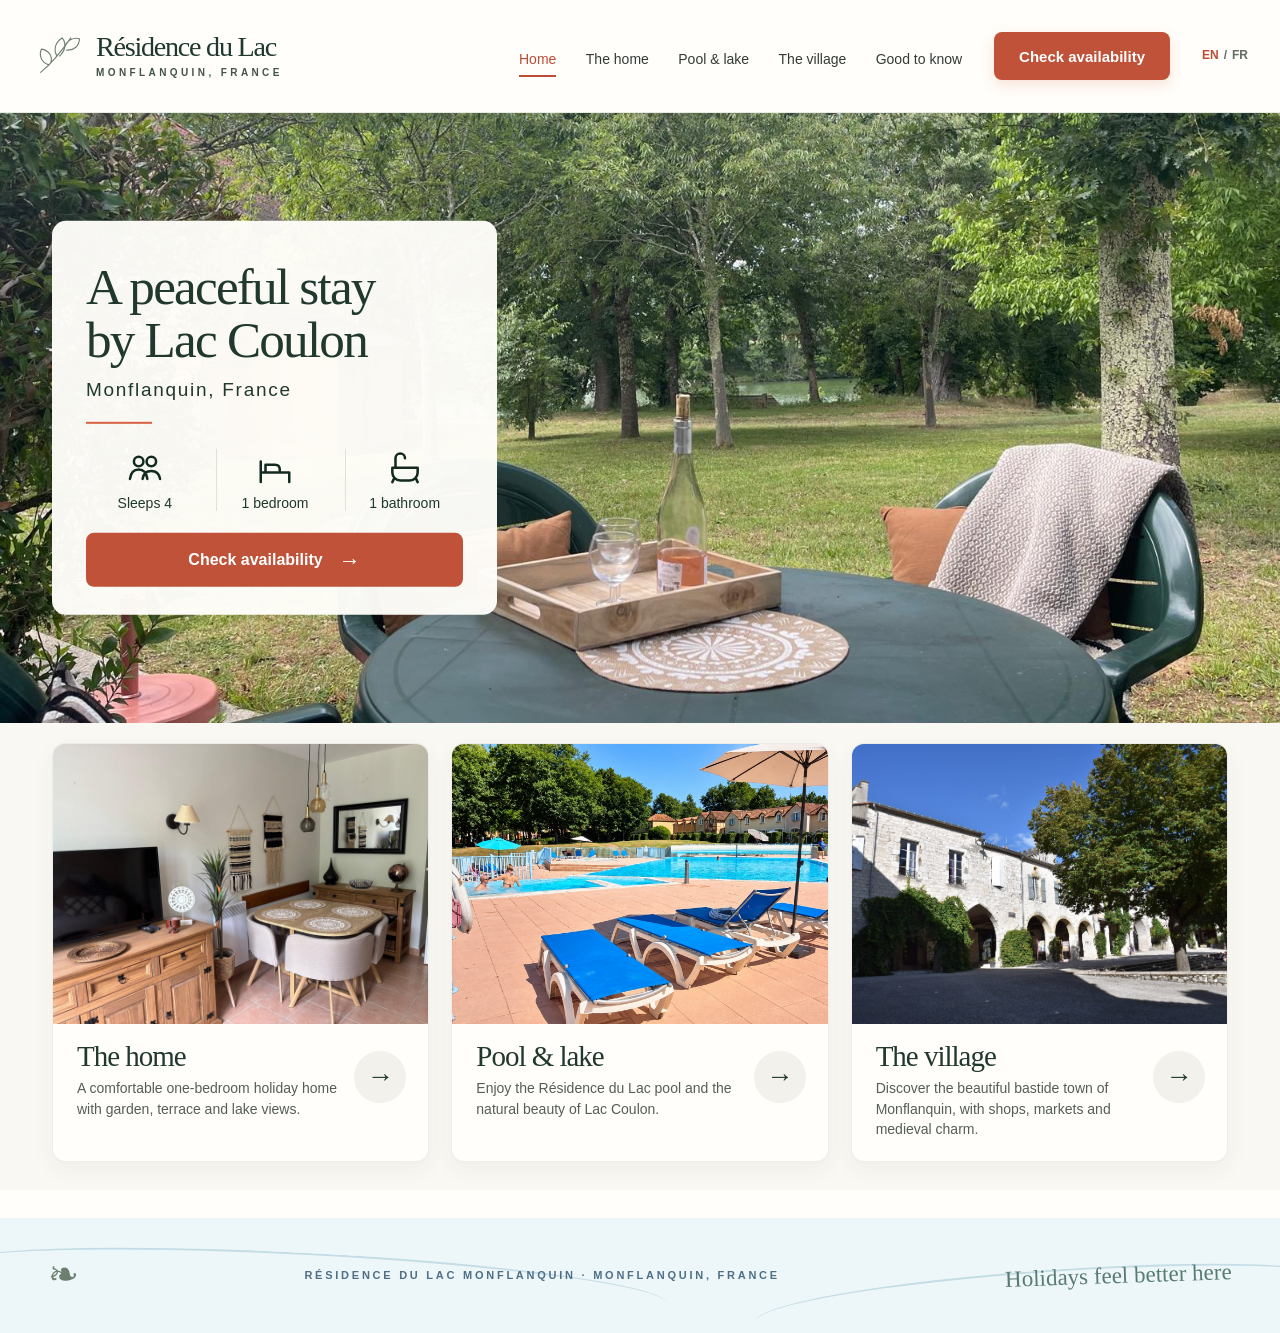
==== preview/index.html @ 919e7327 "Publish private review build" ====
<!doctype html>
<html lang="en">
<head>
  <meta charset="utf-8">
  <meta name="viewport" content="width=device-width, initial-scale=1">
  <meta name="robots" content="noindex, nofollow">
  <title>Home — Résidence du Lac Monflanquin</title>
  <meta name="description" content="Private website preview for Résidence du Lac Monflanquin.">
  <link rel="stylesheet" href="../wordpress-theme/lac-coulon-stay/style.css">
</head>
<body>
<!-- wp:group {"className":"site-shell page-home","metadata":{"name":"Home page"},"layout":{"type":"default"}} -->
<div class="wp-block-group site-shell page-home"><!-- wp:group {"className":"site-header-shell","metadata":{"name":"Site header"},"layout":{"type":"default"}} -->
<div class="wp-block-group site-header-shell"><!-- wp:html -->
<header class="site-header">
  <a class="brand-lockup" href="index.html"><span class="brand-leaf" aria-hidden="true"><svg viewBox="0 0 58 58" fill="none" stroke="currentColor" stroke-width="1.3" stroke-linecap="round"><path d="M10 48C25 36 34 24 45 8M19 39C10 36 8 27 11 21c8 1 13 8 11 15M29 29c-5-8-1-17 6-21 5 6 4 15-3 21M38 19c2-8 10-12 17-10 0 8-6 14-15 13"/></svg></span><span><strong>Résidence du Lac</strong><small>MONFLANQUIN, FRANCE</small></span></a>
  <button class="menu-toggle" type="button" aria-expanded="false" aria-controls="site-navigation"><span class="screen-reader-text">Open menu</span><span aria-hidden="true">☰</span></button>
  <nav id="site-navigation" class="site-nav" aria-label="Main navigation"><a href="index.html" aria-current="page">Home</a><a href="the-home/index.html">The home</a><a href="pool-and-lake/index.html">Pool & lake</a><a href="the-village/index.html">The village</a><a href="good-to-know/index.html">Good to know</a><a class="mobile-booking-link" href="https://www.airbnb.com/rooms/1702932144013864164" target="_blank" rel="noopener noreferrer">Check availability</a><span class="mobile-language-switch"><span aria-current="page" lang="en">English</span><a href="fr/index.html" hreflang="fr" lang="fr">Français</a></span></nav>
  <a class="header-cta" href="https://www.airbnb.com/rooms/1702932144013864164" target="_blank" rel="noopener noreferrer">Check availability</a>
  <p class="language-switch"><span aria-current="page" lang="en">EN</span><span aria-hidden="true">/</span><a href="fr/index.html" hreflang="fr" lang="fr">FR</a></p>
</header>
<!-- /wp:html --></div>
<!-- /wp:group -->
<!-- wp:group {"className":"home-hero","metadata":{"name":"Homepage hero"},"layout":{"type":"default"}} -->
<div class="wp-block-group home-hero"><!-- wp:image {"sizeSlug":"full","linkDestination":"none","className":"home-hero-image"} -->
<figure class="wp-block-image size-full home-hero-image"><img src="../wordpress-theme/lac-coulon-stay/assets/images/terrace-lake.jpg" alt="Terrace table looking across the leafy garden towards Lac Coulon"/></figure>
<!-- /wp:image --><!-- wp:group {"className":"home-hero-card","metadata":{"name":"Homepage introduction"},"layout":{"type":"default"}} -->
<div class="wp-block-group home-hero-card"><!-- wp:heading {"level":1} -->
<h1 class="wp-block-heading">A peaceful stay<br>by Lac Coulon</h1>
<!-- /wp:heading --><!-- wp:paragraph {"className":"location-line"} -->
<p class="location-line">Monflanquin, France</p>
<!-- /wp:paragraph --><!-- wp:group {"className":"hero-facts","metadata":{"name":"Key facts"},"layout":{"type":"default"}} -->
<div class="wp-block-group hero-facts"><!-- wp:group {"className":"fact-item","metadata":{"name":"Sleeps 4 fact"},"layout":{"type":"default"}} -->
<div class="wp-block-group fact-item"><!-- wp:html -->
<span class="line-icon" aria-hidden="true"><svg viewBox="0 0 24 24" fill="none" stroke="currentColor" stroke-width="1.6" stroke-linecap="round" stroke-linejoin="round"><circle cx="8" cy="8" r="3"/><circle cx="16" cy="8" r="3"/><path d="M2.5 19c.5-4 2.3-6 5.5-6s5 2 5.5 6M10.5 19c.4-3 2-5 5.5-5 3.2 0 5 2 5.5 5"/></svg></span>
<!-- /wp:html --><!-- wp:paragraph {"className":"fact-value"} -->
<p class="fact-value">Sleeps 4</p>
<!-- /wp:paragraph --></div>
<!-- /wp:group --><!-- wp:group {"className":"fact-item","metadata":{"name":"1 bedroom fact"},"layout":{"type":"default"}} -->
<div class="wp-block-group fact-item"><!-- wp:html -->
<span class="line-icon" aria-hidden="true"><svg viewBox="0 0 24 24" fill="none" stroke="currentColor" stroke-width="1.6" stroke-linecap="round" stroke-linejoin="round"><path d="M3 18V8m0 7h18v3M6 15v-5h6c2 0 3 1 3 3v2M3 18v3m18-3v3"/></svg></span>
<!-- /wp:html --><!-- wp:paragraph {"className":"fact-value"} -->
<p class="fact-value">1 bedroom</p>
<!-- /wp:paragraph --></div>
<!-- /wp:group --><!-- wp:group {"className":"fact-item","metadata":{"name":"1 bathroom fact"},"layout":{"type":"default"}} -->
<div class="wp-block-group fact-item"><!-- wp:html -->
<span class="line-icon" aria-hidden="true"><svg viewBox="0 0 24 24" fill="none" stroke="currentColor" stroke-width="1.6" stroke-linecap="round" stroke-linejoin="round"><path d="M4 12h16v3a5 5 0 0 1-5 5H9a5 5 0 0 1-5-5v-3Zm2 0V6a3 3 0 0 1 6 0M4 21l1-2m15 2-1-2"/></svg></span>
<!-- /wp:html --><!-- wp:paragraph {"className":"fact-value"} -->
<p class="fact-value">1 bathroom</p>
<!-- /wp:paragraph --></div>
<!-- /wp:group --></div>
<!-- /wp:group --><!-- wp:buttons -->
<div class="wp-block-buttons"><!-- wp:button {"className":"button-primary"} -->
<div class="wp-block-button button-primary"><a class="wp-block-button__link wp-element-button" href="https://www.airbnb.com/rooms/1702932144013864164" target="_blank" rel="noopener noreferrer">Check availability <span aria-hidden="true">→</span></a></div>
<!-- /wp:button --></div>
<!-- /wp:buttons --></div>
<!-- /wp:group --></div>
<!-- /wp:group -->
<!-- wp:group {"className":"home-links-section","metadata":{"name":"Explore the website"},"layout":{"type":"default"}} -->
<div class="wp-block-group home-links-section"><!-- wp:group {"className":"home-card-grid","metadata":{"name":"Featured pages"},"layout":{"type":"default"}} -->
<div class="wp-block-group home-card-grid"><!-- wp:group {"className":"story-card","metadata":{"name":"The home card"},"layout":{"type":"default"}} -->
<div class="wp-block-group story-card"><!-- wp:image {"sizeSlug":"full","linkDestination":"none","className":"story-card-image"} -->
<figure class="wp-block-image size-full story-card-image"><img src="../wordpress-theme/lac-coulon-stay/assets/images/living-room.jpg" alt="Living and dining room opening onto the garden"/></figure>
<!-- /wp:image --><!-- wp:group {"className":"story-card-body","metadata":{"name":"The home text"},"layout":{"type":"default"}} -->
<div class="wp-block-group story-card-body"><!-- wp:heading {"level":2} -->
<h2 class="wp-block-heading">The home</h2>
<!-- /wp:heading --><!-- wp:paragraph -->
<p>A comfortable one-bedroom holiday home with garden, terrace and lake views.</p>
<!-- /wp:paragraph --><!-- wp:paragraph {"className":"story-card-link"} -->
<p class="story-card-link"><a href="the-home/index.html" class="round-arrow" aria-label="The home">→</a></p>
<!-- /wp:paragraph --></div>
<!-- /wp:group --></div>
<!-- /wp:group --><!-- wp:group {"className":"story-card","metadata":{"name":"Pool & lake card"},"layout":{"type":"default"}} -->
<div class="wp-block-group story-card"><!-- wp:image {"sizeSlug":"full","linkDestination":"none","className":"story-card-image"} -->
<figure class="wp-block-image size-full story-card-image"><img src="../wordpress-theme/lac-coulon-stay/assets/images/residence-pool-review-clean.jpg" alt="Shared pool at the residence"/></figure>
<!-- /wp:image --><!-- wp:group {"className":"story-card-body","metadata":{"name":"Pool & lake text"},"layout":{"type":"default"}} -->
<div class="wp-block-group story-card-body"><!-- wp:heading {"level":2} -->
<h2 class="wp-block-heading">Pool & lake</h2>
<!-- /wp:heading --><!-- wp:paragraph -->
<p>Enjoy the Résidence du Lac pool and the natural beauty of Lac Coulon.</p>
<!-- /wp:paragraph --><!-- wp:paragraph {"className":"story-card-link"} -->
<p class="story-card-link"><a href="pool-and-lake/index.html" class="round-arrow" aria-label="Pool & lake">→</a></p>
<!-- /wp:paragraph --></div>
<!-- /wp:group --></div>
<!-- /wp:group --><!-- wp:group {"className":"story-card","metadata":{"name":"The village card"},"layout":{"type":"default"}} -->
<div class="wp-block-group story-card"><!-- wp:image {"sizeSlug":"full","linkDestination":"none","className":"story-card-image"} -->
<figure class="wp-block-image size-full story-card-image"><img src="../wordpress-theme/lac-coulon-stay/assets/images/monflanquin.jpg" alt="Historic square in Monflanquin"/></figure>
<!-- /wp:image --><!-- wp:group {"className":"story-card-body","metadata":{"name":"The village text"},"layout":{"type":"default"}} -->
<div class="wp-block-group story-card-body"><!-- wp:heading {"level":2} -->
<h2 class="wp-block-heading">The village</h2>
<!-- /wp:heading --><!-- wp:paragraph -->
<p>Discover the beautiful bastide town of Monflanquin, with shops, markets and medieval charm.</p>
<!-- /wp:paragraph --><!-- wp:paragraph {"className":"story-card-link"} -->
<p class="story-card-link"><a href="the-village/index.html" class="round-arrow" aria-label="The village">→</a></p>
<!-- /wp:paragraph --></div>
<!-- /wp:group --></div>
<!-- /wp:group --></div>
<!-- /wp:group --></div>
<!-- /wp:group -->
<!-- wp:group {"className":"site-footer","metadata":{"name":"Site footer"},"layout":{"type":"default"}} -->
<div class="wp-block-group site-footer"><!-- wp:group {"className":"footer-inner","metadata":{"name":"Footer content"},"layout":{"type":"default"}} -->
<div class="wp-block-group footer-inner"><!-- wp:paragraph {"className":"footer-leaf"} -->
<p class="footer-leaf">❧</p>
<!-- /wp:paragraph --><!-- wp:paragraph {"className":"footer-kicker"} -->
<p class="footer-kicker">Résidence du Lac Monflanquin · Monflanquin, France</p>
<!-- /wp:paragraph --><!-- wp:paragraph {"className":"footer-script"} -->
<p class="footer-script">Holidays feel better here</p>
<!-- /wp:paragraph --></div>
<!-- /wp:group --></div>
<!-- /wp:group --></div>
<!-- /wp:group -->
<script src="../wordpress-theme/lac-coulon-stay/assets/site.js" defer></script>
</body>
</html>
---- wordpress-theme/lac-coulon-stay/style.css ----
/*
Theme Name: Résidence du Lac Monflanquin
Theme URI: https://www.airbnb.com/rooms/1702932144013864164
Author: Daniel & Codex
Description: A bilingual, editable block theme faithfully based on the approved Concept 1 mockups.
Version: 1.0.1
Requires at least: 6.6
Requires PHP: 7.4
Text Domain: lac-coulon-stay
*/

:root {
  --ink: #20382d;
  --deep-ink: #132a21;
  --clay: #d86144;
  --clay-dark: #bd4d35;
  --clay-accessible: #bf5238;
  --clay-accessible-dark: #a9432e;
  --cream: #faf8f3;
  --paper: #fffefa;
  --mist: #edf6f8;
  --sage: #dfe8df;
  --line: #e4e0d8;
  --muted: #646a66;
  --shadow: 0 14px 45px rgba(31, 54, 44, .1);
  --display-font: Georgia, "Times New Roman", serif;
  --body-font: -apple-system, BlinkMacSystemFont, "Segoe UI", Arial, sans-serif;
}

html { scroll-behavior: smooth; }
body { margin: 0; background: var(--paper); color: var(--ink); font-family: var(--body-font); }
body, button, input, textarea { font-family: var(--body-font); }
* { box-sizing: border-box; }
img, svg { max-width: 100%; }
a { color: inherit; }
::selection { background: #f4c7b9; color: var(--deep-ink); }
.screen-reader-text { position: absolute; width: 1px; height: 1px; padding: 0; margin: -1px; overflow: hidden; clip: rect(0, 0, 0, 0); white-space: nowrap; border: 0; }

.wp-site-blocks,
.wp-site-blocks > main,
.wp-block-post-content,
.site-shell { width: 100%; max-width: none !important; margin: 0 !important; padding: 0 !important; }
.site-shell .wp-block-group,
.site-shell .wp-block-image,
.site-shell .wp-block-buttons,
.site-shell p,
.site-shell h1,
.site-shell h2,
.site-shell h3 { margin-top: 0; margin-bottom: 0; }
.site-shell .wp-block-image { margin-inline: 0; }
.site-shell > * + * { margin-block-start: 0 !important; }
.site-shell h1,
.site-shell h2,
.site-shell h3 { font-family: var(--display-font); font-weight: 400; line-height: 1.03; letter-spacing: -.035em; }
.site-shell p { line-height: 1.48; }
.site-shell a { text-decoration: none; }
.site-shell a:focus-visible,
.site-shell button:focus-visible,
.site-shell summary:focus-visible { outline: 3px solid var(--clay); outline-offset: 4px; }

/* Shared header */
.site-header-shell { position: relative; z-index: 30; background: rgba(255, 254, 250, .98); border-bottom: 1px solid rgba(32, 56, 45, .1); }
.site-header { width: min(1460px, calc(100% - 64px)); min-height: 112px; margin: 0 auto; display: grid; grid-template-columns: minmax(270px, 1fr) auto auto auto; align-items: center; gap: 32px; }
.brand-lockup { display: flex; align-items: center; gap: 14px; min-width: 0; color: var(--ink); }
.brand-leaf { flex: 0 0 50px; width: 50px; height: 50px; color: #6d806f; }
.brand-leaf svg { width: 100%; height: 100%; }
.brand-lockup strong { display: block; font-family: var(--display-font); font-size: clamp(26px, 2.2vw, 37px); font-weight: 400; line-height: .92; letter-spacing: -.045em; white-space: nowrap; }
.brand-lockup small { display: block; margin-top: 8px; color: #43534a; font-size: 10px; font-weight: 600; letter-spacing: .34em; white-space: nowrap; }
.site-nav { display: flex; align-items: center; gap: clamp(18px, 2.3vw, 38px); }
.site-nav a { position: relative; padding: 40px 0 35px; color: #343b37; font-size: 14px; white-space: nowrap; }
.site-nav a::after { content: ""; position: absolute; left: 0; right: 0; bottom: 25px; height: 2px; background: transparent; }
.site-nav a:hover,
.site-nav a[aria-current="page"] { color: var(--clay-dark); }
.site-nav a[aria-current="page"]::after { background: var(--clay-dark); }
.mobile-language-switch { display: none; }
.mobile-booking-link { display: none; }
.header-cta { display: inline-flex; align-items: center; justify-content: center; min-height: 48px; padding: 11px 25px; border-radius: 8px; background: var(--clay-accessible); color: white !important; font-size: 15px; font-weight: 600; white-space: nowrap; box-shadow: 0 5px 14px rgba(216, 97, 68, .18); }
.header-cta:hover { background: var(--clay-accessible-dark); }
.language-switch { display: flex; align-items: center; gap: 5px; color: var(--muted); font-size: 12px; font-weight: 600; white-space: nowrap; }
.language-switch a:hover { color: var(--clay-dark); }
.language-switch [aria-current="page"] { color: var(--clay-dark); }
.menu-toggle { display: none; width: 44px; height: 44px; border: 0; background: transparent; color: var(--clay); font-size: 28px; cursor: pointer; }

/* Buttons */
.site-shell .wp-block-buttons { display: flex; gap: 12px; }
.site-shell .wp-block-button { width: 100%; }
.site-shell .wp-block-button__link { min-height: 54px; width: 100%; display: inline-flex; align-items: center; justify-content: center; gap: 16px; padding: 13px 25px; border-radius: 8px; background: var(--clay-accessible); color: white; font-size: 16px; font-weight: 600; box-shadow: none; transition: background .18s ease, transform .18s ease; }
.site-shell .wp-block-button__link:hover { background: var(--clay-accessible-dark); transform: translateY(-1px); }
.site-shell .wp-block-button__link span { font-size: 22px; font-weight: 300; line-height: .8; }

/* Reusable content */
.location-line { margin-top: 10px !important; font-size: 19px; letter-spacing: .09em; }
.location-line::after { content: ""; display: block; width: 66px; height: 2px; margin-top: 17px; background: var(--clay); }
.line-icon { width: 42px; height: 42px; display: inline-flex; align-items: center; justify-content: center; color: var(--deep-ink); }
.line-icon svg { width: 100%; height: 100%; }
.fact-item { text-align: center; }
.fact-item .line-icon { width: 38px; height: 38px; }
.fact-value { margin-top: 4px !important; font-size: 14px; line-height: 1.2 !important; }
.fact-label { color: var(--muted); font-size: 11px; }

/* Home page hero */
.home-hero,
.detail-hero,
.pool-hero { position: relative; min-height: 610px; overflow: hidden; background: #dce7dc; }
.home-hero-image,
.detail-hero-image,
.pool-hero-image,
.home-hero-image img,
.detail-hero-image img,
.pool-hero-image img { width: 100%; height: 610px; display: block; }
.home-hero-image img,
.detail-hero-image img,
.pool-hero-image img { object-fit: cover; }
.home-hero-image img { object-position: center 82%; }
.home-hero-card,
.detail-hero-card,
.pool-hero-card { position: absolute; z-index: 2; left: max(52px, calc((100vw - 1460px)/2)); top: 50%; transform: translateY(-50%); width: min(445px, calc(100% - 104px)); padding: 40px 34px 28px; border-radius: 14px; background: rgba(255, 254, 250, .965); box-shadow: var(--shadow); }
.home-hero-card h1,
.detail-hero-card h1,
.pool-hero-card h1 { font-size: clamp(45px, 4vw, 61px); }
.hero-facts { display: grid; grid-template-columns: repeat(3, 1fr); gap: 12px; margin: 25px 0 22px !important; }
.hero-facts .fact-item + .fact-item { border-left: 1px solid var(--line); }

/* Feature cards */
.home-links-section,
.story-cards-section { padding: 20px 0 28px; background: var(--cream); }
.home-card-grid,
.story-card-grid { width: min(1460px, calc(100% - 104px)); margin: 0 auto !important; display: grid; grid-template-columns: repeat(3, minmax(0, 1fr)); gap: 22px; }
.story-card { position: relative; overflow: hidden; border: 1px solid rgba(32, 56, 45, .08); border-radius: 13px; background: var(--paper); box-shadow: 0 8px 22px rgba(30, 53, 43, .05); }
.story-card-image,
.story-card-image img { width: 100%; height: 280px; display: block; }
.story-card-image img { object-fit: cover; }
.home-card-grid .story-card:nth-child(1) img { object-position: center 68%; }
.home-card-grid .story-card:nth-child(2) img { object-position: center 55%; }
.home-card-grid .story-card:nth-child(3) img { object-position: center; }
.story-card-body { position: relative; min-height: 132px; padding: 18px 78px 21px 24px; }
.story-card-body h2,
.story-card-body h3 { font-size: 29px; }
.story-card-body > p:not(.story-card-link) { margin-top: 6px !important; color: #555d58; font-size: 14px; }
.story-card-link { position: absolute; right: 22px; top: 27px; }
.home-card-grid .story-card-link a::after { content: ""; position: absolute; inset: 0; }
.round-arrow { width: 52px; height: 52px; display: inline-flex; align-items: center; justify-content: center; border-radius: 50%; background: #f3f1ec; color: var(--ink); font-size: 27px; }
.round-arrow:hover { background: var(--sage); }

/* The home */
.detail-hero-image img { object-position: center 48%; }
.detail-hero-card { width: min(470px, calc(100% - 104px)); padding-bottom: 24px; }
.feature-facts { display: grid; grid-template-columns: repeat(3, 1fr); gap: 19px 12px; margin: 22px 0 20px !important; }
.feature-facts .fact-item { min-width: 0; }
.feature-facts .fact-value { font-size: 13px; }
.house-hero + .story-cards-section { padding-top: 14px; }
.house-hero + .story-cards-section .story-card-image,
.house-hero + .story-cards-section .story-card-image img { height: 300px; }
.page-the-home .story-card:nth-child(1) img,
.page-fr-the-home .story-card:nth-child(1) img { object-position: center 44%; }
.page-the-home .story-card:nth-child(2) img,
.page-fr-the-home .story-card:nth-child(2) img { object-position: center; }
.page-the-home .story-card:nth-child(3) img,
.page-fr-the-home .story-card:nth-child(3) img { object-position: center 64%; }

/* Pool and lake */
.pool-hero { min-height: 570px; }
.pool-hero-image,
.pool-hero-image img { height: 570px; }
.pool-hero-image img { object-position: center 54%; }
.pool-hero-card { width: min(430px, calc(100% - 104px)); }
.pool-hero-card .hero-copy { margin: 20px 0 18px !important; color: #59605d; font-size: 17px; }
.amenity-strip { display: grid; grid-template-columns: repeat(6, minmax(0, 1fr)); width: min(1360px, calc(100% - 104px)); margin: 0 auto !important; padding: 25px 0; }
.amenity-strip-wide { width: min(1460px, calc(100% - 104px)); }
.amenity-item { min-width: 0; padding: 0 17px; text-align: center; }
.amenity-item + .amenity-item { border-left: 1px solid var(--line); }
.amenity-item .line-icon { width: 38px; height: 38px; }
.amenity-title { margin-top: 6px !important; font-family: var(--display-font); font-size: 16px; line-height: 1.15 !important; }
.amenity-copy { margin-top: 5px !important; color: var(--muted); font-size: 12px; line-height: 1.35 !important; }
.outdoor-cards { padding-top: 0; }
.outdoor-cards .story-card-image,
.outdoor-cards .story-card-image img { height: 330px; }
.outdoor-cards .story-card:nth-child(1) img { object-position: center 56%; }
.outdoor-cards .story-card:nth-child(2) img { object-position: center 53%; }
.outdoor-cards .story-card:nth-child(3) img { object-position: center 57%; }
.outdoor-cards .story-card-body { min-height: 162px; }

/* The village */
.village-hero { display: grid; grid-template-columns: 1.12fr .88fr; min-height: 565px; background: var(--cream); }
.village-hero-photo,
.village-hero-photo figure,
.village-hero-photo img { width: 100%; height: 565px; display: block; }
.village-hero-photo img { object-fit: cover; object-position: center; }
.village-hero-copy { position: relative; overflow: hidden; display: flex; flex-direction: column; justify-content: center; padding: clamp(48px, 6vw, 100px); }
.village-hero-copy::after { content: "❧"; position: absolute; right: -24px; bottom: -65px; color: #deedf0; font-family: var(--display-font); font-size: 230px; line-height: 1; transform: rotate(-24deg); opacity: .72; }
.village-hero-copy > * { position: relative; z-index: 1; }
.village-display { font-family: var(--display-font); font-size: clamp(50px, 4.6vw, 72px); line-height: 1; letter-spacing: -.045em; }
.village-display::after { content: ""; display: block; width: 70px; height: 2px; margin-top: 20px; background: var(--clay); }
.village-hero-copy h1 { margin-top: 19px !important; font-size: clamp(29px, 2.9vw, 43px); }
.village-intro { max-width: 590px; margin-top: 18px !important; color: #515a55; font-size: 16px; }
.village-hero-copy .wp-block-buttons { width: min(290px, 100%); margin-top: 24px !important; }
.village-gallery { width: min(1460px, calc(100% - 96px)); margin: 22px auto 0 !important; display: grid; grid-template-columns: 1.9fr .82fr .95fr; gap: 18px; }
.village-feature figure,
.village-feature img { width: 100%; height: 285px; display: block; }
.village-feature img { object-fit: cover; }
.village-feature-wide img { object-position: center 53%; }
.village-feature:nth-child(2) img { object-position: center; }
.village-feature:nth-child(3) img { object-position: center 60%; }
.village-feature h2,
.village-feature h3 { margin-top: 9px !important; font-size: 25px; }
.village-feature > p { margin-top: 4px !important; color: var(--muted); font-size: 13px; }
.route-band { position: relative; width: min(1460px, calc(100% - 96px)); min-height: 130px; margin: 16px auto 0 !important; color: #87a0a4; }
.route-band svg { width: 100%; height: 105px; display: block; }
.route-band circle { fill: currentColor; }
.route-title { position: absolute; z-index: 1; left: 34%; top: 11px; padding: 4px 14px; background: var(--paper); color: var(--ink); font-family: var(--display-font); font-size: 20px; }
.route-script { position: absolute; right: 0; top: 22px; max-width: 170px; color: #6f938e; font-family: "Segoe Script", "Bradley Hand", cursive; font-size: 18px; line-height: 1.25 !important; transform: rotate(-4deg); }
.village-booking-bar { margin-top: 0 !important; background: var(--clay); }
.village-booking-bar .wp-block-buttons { justify-content: center; }
.village-booking-bar .wp-block-button { width: auto; }
.village-booking-bar .wp-block-button__link { min-height: 58px; min-width: 310px; border-radius: 0; }
.village-booking-bar .wp-block-button__link:focus-visible { outline-color: white; outline-offset: -6px; }

/* Good to know */
.practical-main { width: min(1380px, calc(100% - 96px)); margin: 0 auto !important; padding: 50px 0 35px; display: grid; grid-template-columns: minmax(0, 1.3fr) minmax(340px, .8fr); gap: 45px; align-items: start; }
.overline { color: var(--clay-dark); font-size: 12px; font-weight: 700; letter-spacing: .18em; }
.practical-faq h1 { margin-top: 7px !important; font-size: clamp(42px, 4.5vw, 62px); }
.practical-intro { max-width: 650px; margin-top: 8px !important; color: #565e59; font-size: 17px; }
.faq-list { margin-top: 22px !important; }
.faq-item { margin: 0 0 8px; border: 1px solid var(--line); border-radius: 9px; background: white; overflow: hidden; }
.faq-item summary { position: relative; padding: 16px 58px 16px 18px; font-family: var(--display-font); font-size: 23px; line-height: 1.15; cursor: pointer; list-style: none; }
.faq-item summary::-webkit-details-marker { display: none; }
.faq-item summary::after { content: "+"; position: absolute; right: 16px; top: 50%; transform: translateY(-50%); width: 36px; height: 36px; display: grid; place-items: center; border-radius: 50%; background: #f3f1ec; font-family: var(--body-font); font-size: 25px; font-weight: 300; }
.faq-item[open] summary::after { content: "−"; }
.faq-item > p { padding: 0 18px 17px; color: var(--muted); font-size: 14px; }
.booking-card { position: sticky; top: 18px; padding: 12px; border: 1px solid var(--line); border-radius: 12px; background: white; box-shadow: 0 10px 35px rgba(30, 53, 43, .06); }
.booking-card-image,
.booking-card-image img { width: 100%; height: 285px; display: block; border-radius: 8px; }
.booking-card-image img { object-fit: cover; object-position: center 63%; }
.booking-card h2 { margin: 12px 8px 0 !important; font-size: 28px; }
.booking-location { margin: 2px 8px 0 !important; color: var(--muted); }
.booking-facts { display: grid; grid-template-columns: repeat(3, 1fr); margin: 17px 7px 0 !important; padding-bottom: 13px; border-bottom: 1px solid var(--line); }
.booking-facts .fact-item + .fact-item { border-left: 1px solid var(--line); }
.booking-facts .line-icon { width: 30px; height: 30px; }
.booking-facts .fact-value { font-size: 11px; }
.booking-pool { display: grid; grid-template-columns: 55px 1fr; gap: 10px; align-items: center; margin: 12px 8px !important; }
.booking-pool .line-icon { width: 46px; height: 46px; }
.booking-pool-title { font-weight: 600; }
.booking-pool-copy p:last-child { color: var(--muted); font-size: 12px; }
.practical-amenities { width: min(1440px, calc(100% - 72px)); padding: 26px 22px; border-radius: 12px; background: #f6f2e9; }
.practical-photos { width: min(1440px, calc(100% - 72px)); margin: 14px auto 0 !important; display: grid; grid-template-columns: 1fr 1fr; gap: 14px; }
.labelled-photo { position: relative; overflow: hidden; border-radius: 9px; }
.labelled-photo figure,
.labelled-photo img { width: 100%; height: 340px; display: block; }
.labelled-photo img { object-fit: cover; }
.labelled-photo:first-child img { object-position: center 49%; }
.labelled-photo:last-child img { object-position: center 53%; }
.photo-label { position: absolute; left: 12px; bottom: 12px; padding: 7px 17px; border-radius: 999px; background: rgba(255, 251, 240, .94); font-family: var(--display-font); font-size: 15px; }

/* Footer */
.site-footer { position: relative; overflow: hidden; min-height: 115px; margin-top: 28px !important; background: var(--mist); }
.site-footer::before,
.site-footer::after { content: ""; position: absolute; left: -4%; width: 56%; height: 60px; border-top: 2px solid rgba(118, 173, 196, .35); border-radius: 50%; }
.site-footer::before { top: 35px; transform: rotate(3deg); }
.site-footer::after { left: 59%; top: 52px; width: 46%; transform: rotate(-4deg); }
.footer-inner { position: relative; z-index: 1; width: min(1460px, calc(100% - 96px)); min-height: 115px; margin: 0 auto !important; display: grid; grid-template-columns: auto 1fr auto; align-items: center; gap: 23px; }
.footer-leaf { color: #6d806f; font-size: 37px; }
.footer-kicker { color: #4f6f86; font-size: 11px; font-weight: 600; letter-spacing: .25em; text-transform: uppercase; text-align: center; }
.footer-script { color: #587b72; font-family: "Segoe Script", "Bradley Hand", cursive; font-size: 23px; transform: rotate(-2deg); }

@media (max-width: 1240px) {
  .site-header { width: min(100% - 40px, 1180px); grid-template-columns: minmax(250px, 1fr) auto auto; gap: 22px; }
  .language-switch { position: absolute; right: 20px; top: 7px; }
  .brand-lockup strong { font-size: 30px; }
  .site-nav { gap: 18px; }
  .site-nav a { font-size: 13px; }
  .home-card-grid, .story-card-grid, .village-gallery, .route-band { width: calc(100% - 56px); }
}

@media (max-width: 1020px) {
  .site-header { min-height: 92px; grid-template-columns: 1fr auto auto; }
  .brand-lockup strong { font-size: 26px; }
  .brand-leaf { width: 42px; height: 42px; flex-basis: 42px; }
  .menu-toggle { display: block; grid-column: 3; }
  .header-cta { grid-column: 2; grid-row: 1; }
  .site-nav { display: none; position: absolute; left: 0; right: 0; top: 92px; padding: 12px 28px 20px; flex-direction: column; align-items: stretch; gap: 0; background: var(--paper); border-top: 1px solid var(--line); box-shadow: 0 15px 35px rgba(31, 54, 44, .1); }
  .site-nav.is-open { display: flex; }
  .site-nav a { padding: 13px 0; border-bottom: 1px solid var(--line); }
  .site-nav a::after { display: none; }
  .home-hero-card, .detail-hero-card, .pool-hero-card { left: 34px; width: min(440px, calc(100% - 68px)); }
  .story-card-image, .story-card-image img { height: 240px; }
  .village-hero { grid-template-columns: 1fr 1fr; }
  .village-display { font-size: 53px; }
  .village-gallery { grid-template-columns: 1.35fr 1fr; }
  .village-feature:last-child { grid-column: 1 / -1; display: grid; grid-template-columns: 1fr 1fr; column-gap: 20px; align-items: start; }
  .practical-main { width: calc(100% - 54px); grid-template-columns: minmax(0, 1fr) minmax(320px, .8fr); gap: 25px; }
  .practical-amenities, .practical-photos { width: calc(100% - 54px); }
}

@media (max-width: 760px) {
  .site-header { width: calc(100% - 28px); min-height: 84px; grid-template-columns: 1fr auto; gap: 10px; }
  .brand-lockup { gap: 9px; }
  .brand-lockup strong { font-size: 22px; }
  .brand-lockup small { margin-top: 5px; font-size: 8px; letter-spacing: .25em; }
  .brand-leaf { width: 37px; height: 37px; flex-basis: 37px; }
  .menu-toggle { grid-column: 2; }
  .header-cta { display: none; }
  .language-switch { display: none; }
  .site-nav { top: 84px; }
  .mobile-booking-link { display: flex !important; justify-content: center; margin-top: 10px; padding: 13px 18px !important; border: 0 !important; border-radius: 8px; background: var(--clay-accessible); color: white !important; font-weight: 700; }
  .mobile-language-switch { display: flex; gap: 10px; padding: 14px 0 2px; color: var(--muted); font-size: 12px; font-weight: 600; }
  .mobile-language-switch a,
  .mobile-language-switch span { padding: 8px 12px; border: 1px solid var(--line); border-radius: 999px; }
  .mobile-language-switch [aria-current="page"] { border-color: var(--clay); color: var(--clay-dark); }

  .home-hero, .detail-hero, .pool-hero { min-height: 0; overflow: visible; background: var(--paper); }
  .home-hero-image, .home-hero-image img,
  .detail-hero-image, .detail-hero-image img,
  .pool-hero-image, .pool-hero-image img { height: 390px; }
  .home-hero-image img { object-position: 62% center; }
  .detail-hero-image img { object-position: 58% center; }
  .pool-hero-image img { object-position: 55% center; }
  .home-hero-card, .detail-hero-card, .pool-hero-card { position: relative; left: auto; top: auto; transform: none; width: calc(100% - 36px); margin: -58px auto 0 !important; padding: 27px 22px 22px; }
  .home-hero-card h1, .detail-hero-card h1, .pool-hero-card h1 { font-size: 42px; }
  .location-line { font-size: 17px; }
  .home-links-section, .story-cards-section { padding: 18px 0 8px; }
  .home-card-grid, .story-card-grid { width: calc(100% - 28px); display: block; }
  .story-card { margin-bottom: 14px !important; }
  .story-card-image, .story-card-image img,
  .house-hero + .story-cards-section .story-card-image,
  .house-hero + .story-cards-section .story-card-image img,
  .outdoor-cards .story-card-image,
  .outdoor-cards .story-card-image img { height: 245px; }
  .story-card-body { min-height: 116px; padding: 15px 70px 17px 18px; }
  .story-card-body h2,
  .story-card-body h3 { font-size: 26px; }
  .round-arrow { width: 46px; height: 46px; }
  .feature-facts { gap: 15px 6px; }
  .feature-facts .fact-value { font-size: 11px; }
  .amenity-strip { width: calc(100% - 28px); grid-template-columns: repeat(3, 1fr); padding: 18px 0; }
  .amenity-item { padding: 12px 7px; }
  .amenity-item:nth-child(4) { border-left: 0; }
  .amenity-item:nth-child(n+4) { border-top: 1px solid var(--line); }
  .amenity-title { font-size: 14px; }
  .amenity-copy { font-size: 11px; }

  .village-hero { display: block; min-height: 0; }
  .village-hero-photo, .village-hero-photo figure, .village-hero-photo img { height: 360px; }
  .village-hero-copy { padding: 38px 22px 44px; }
  .village-display { font-size: 47px; }
  .village-hero-copy h1 { font-size: 29px; }
  .village-gallery { width: calc(100% - 28px); display: block; margin-top: 14px !important; }
  .village-feature { margin-bottom: 22px !important; }
  .village-feature:last-child { display: block; }
  .village-feature figure, .village-feature img { height: 260px; }
  .route-band { width: calc(100% - 28px); min-height: 115px; }
  .route-title { left: 22%; font-size: 17px; }
  .route-script { display: none; }
  .village-booking-bar .wp-block-button__link { min-width: 0; width: 100vw; }

  .practical-main { width: calc(100% - 28px); display: block; padding-top: 30px; }
  .practical-faq h1 { font-size: 42px; }
  .practical-intro { font-size: 15px; }
  .faq-item summary { font-size: 19px; }
  .booking-card { position: static; margin-top: 25px !important; }
  .booking-card-image, .booking-card-image img { height: 250px; }
  .practical-amenities { width: calc(100% - 28px); padding: 11px; border-radius: 10px; }
  .practical-photos { width: calc(100% - 28px); display: block; }
  .labelled-photo { margin-bottom: 12px !important; }
  .labelled-photo figure, .labelled-photo img { height: 260px; }

  .site-footer { min-height: 126px; }
  .footer-inner { width: calc(100% - 36px); min-height: 126px; grid-template-columns: auto 1fr; gap: 12px; }
  .footer-kicker { text-align: left; font-size: 9px; letter-spacing: .16em; }
  .footer-script { grid-column: 1 / -1; justify-self: center; font-size: 20px; }
}

@media (max-width: 760px) {
  .route-band { display: none; }
}

@media (max-width: 430px) {
  .brand-lockup strong { font-size: 19px; }
  .brand-lockup small { font-size: 7px; }
  .brand-leaf { width: 33px; height: 33px; flex-basis: 33px; }
  .home-hero-image, .home-hero-image img,
  .detail-hero-image, .detail-hero-image img,
  .pool-hero-image, .pool-hero-image img { height: 330px; }
  .home-hero-card h1, .detail-hero-card h1, .pool-hero-card h1 { font-size: 38px; }
  .hero-facts .line-icon { width: 31px; height: 31px; }
  .hero-facts .fact-value { font-size: 12px; }
  .feature-facts .line-icon { width: 30px; height: 30px; }
  .story-card-image, .story-card-image img,
  .house-hero + .story-cards-section .story-card-image,
  .house-hero + .story-cards-section .story-card-image img,
  .outdoor-cards .story-card-image,
  .outdoor-cards .story-card-image img { height: 215px; }
  .booking-facts .fact-value { font-size: 10px; }
}

@media (prefers-reduced-motion: reduce) {
  html { scroll-behavior: auto; }
  .site-shell .wp-block-button__link { transition: none; }
}
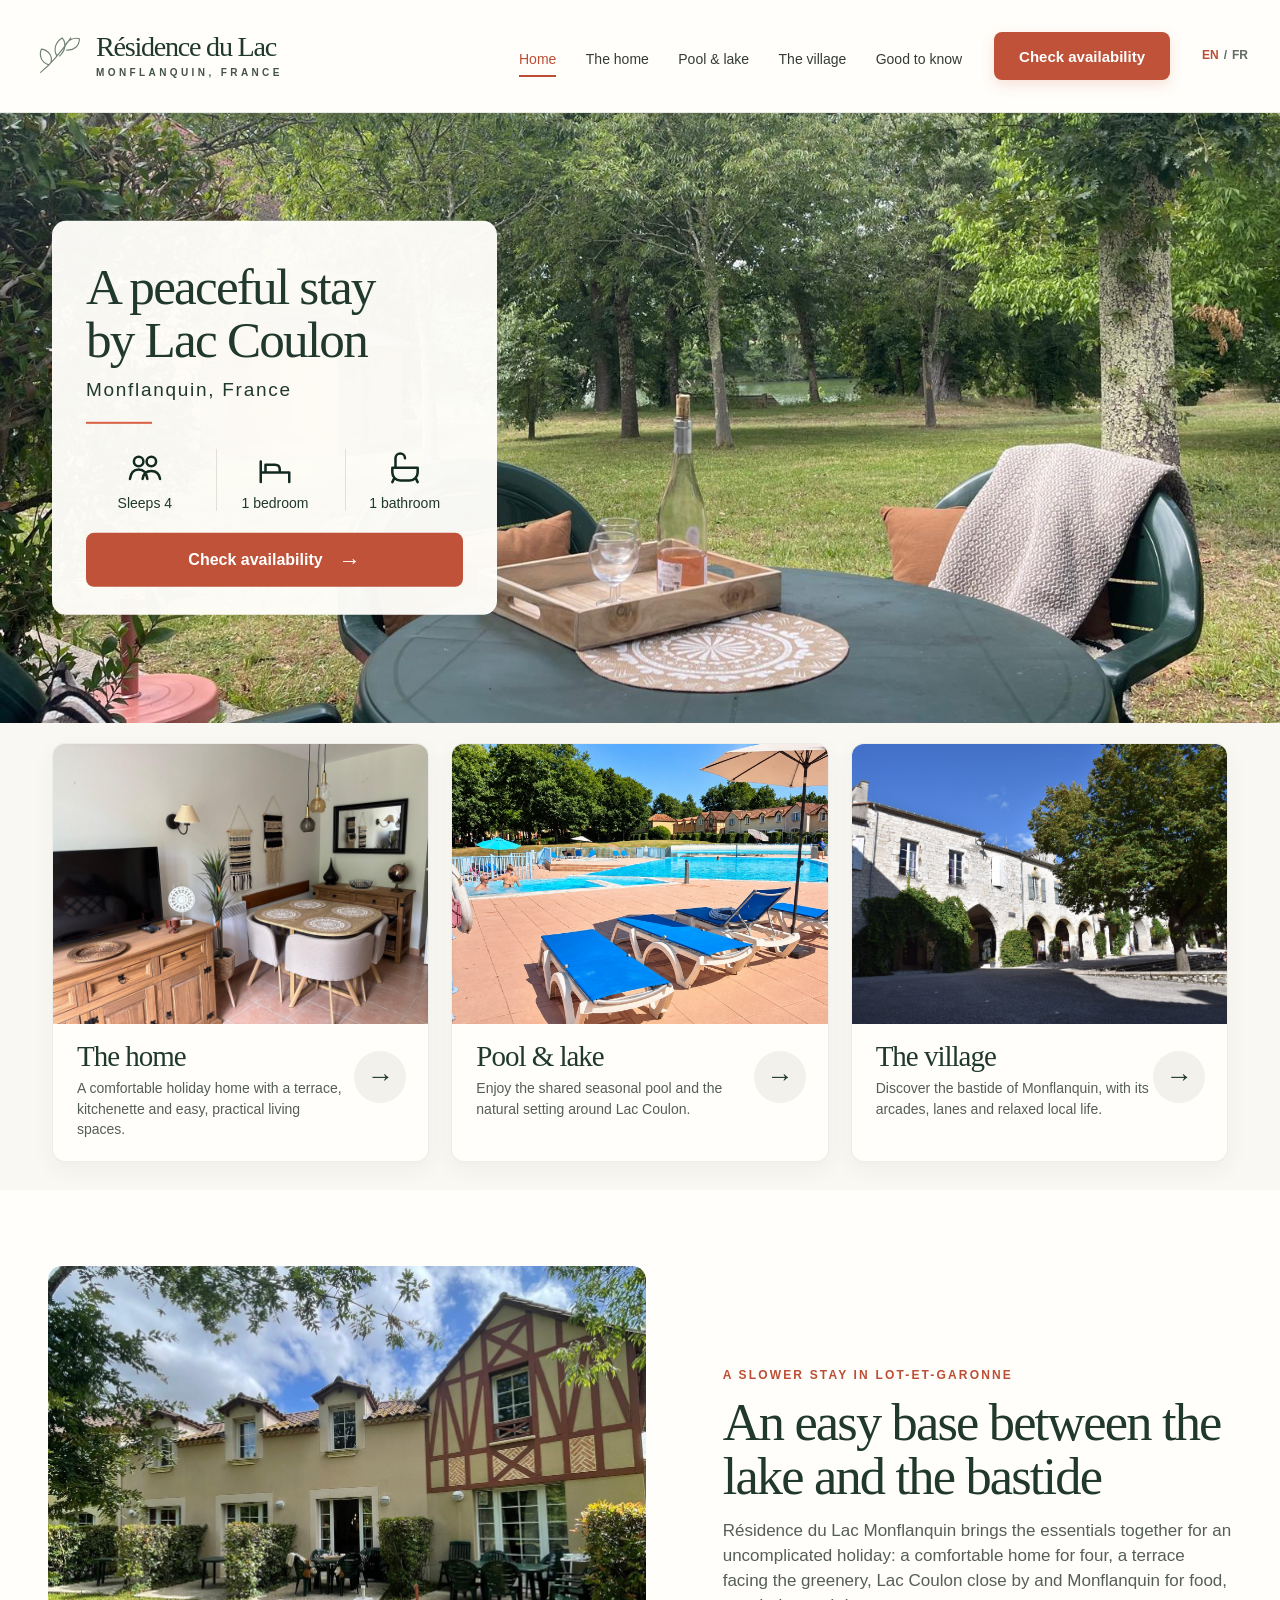
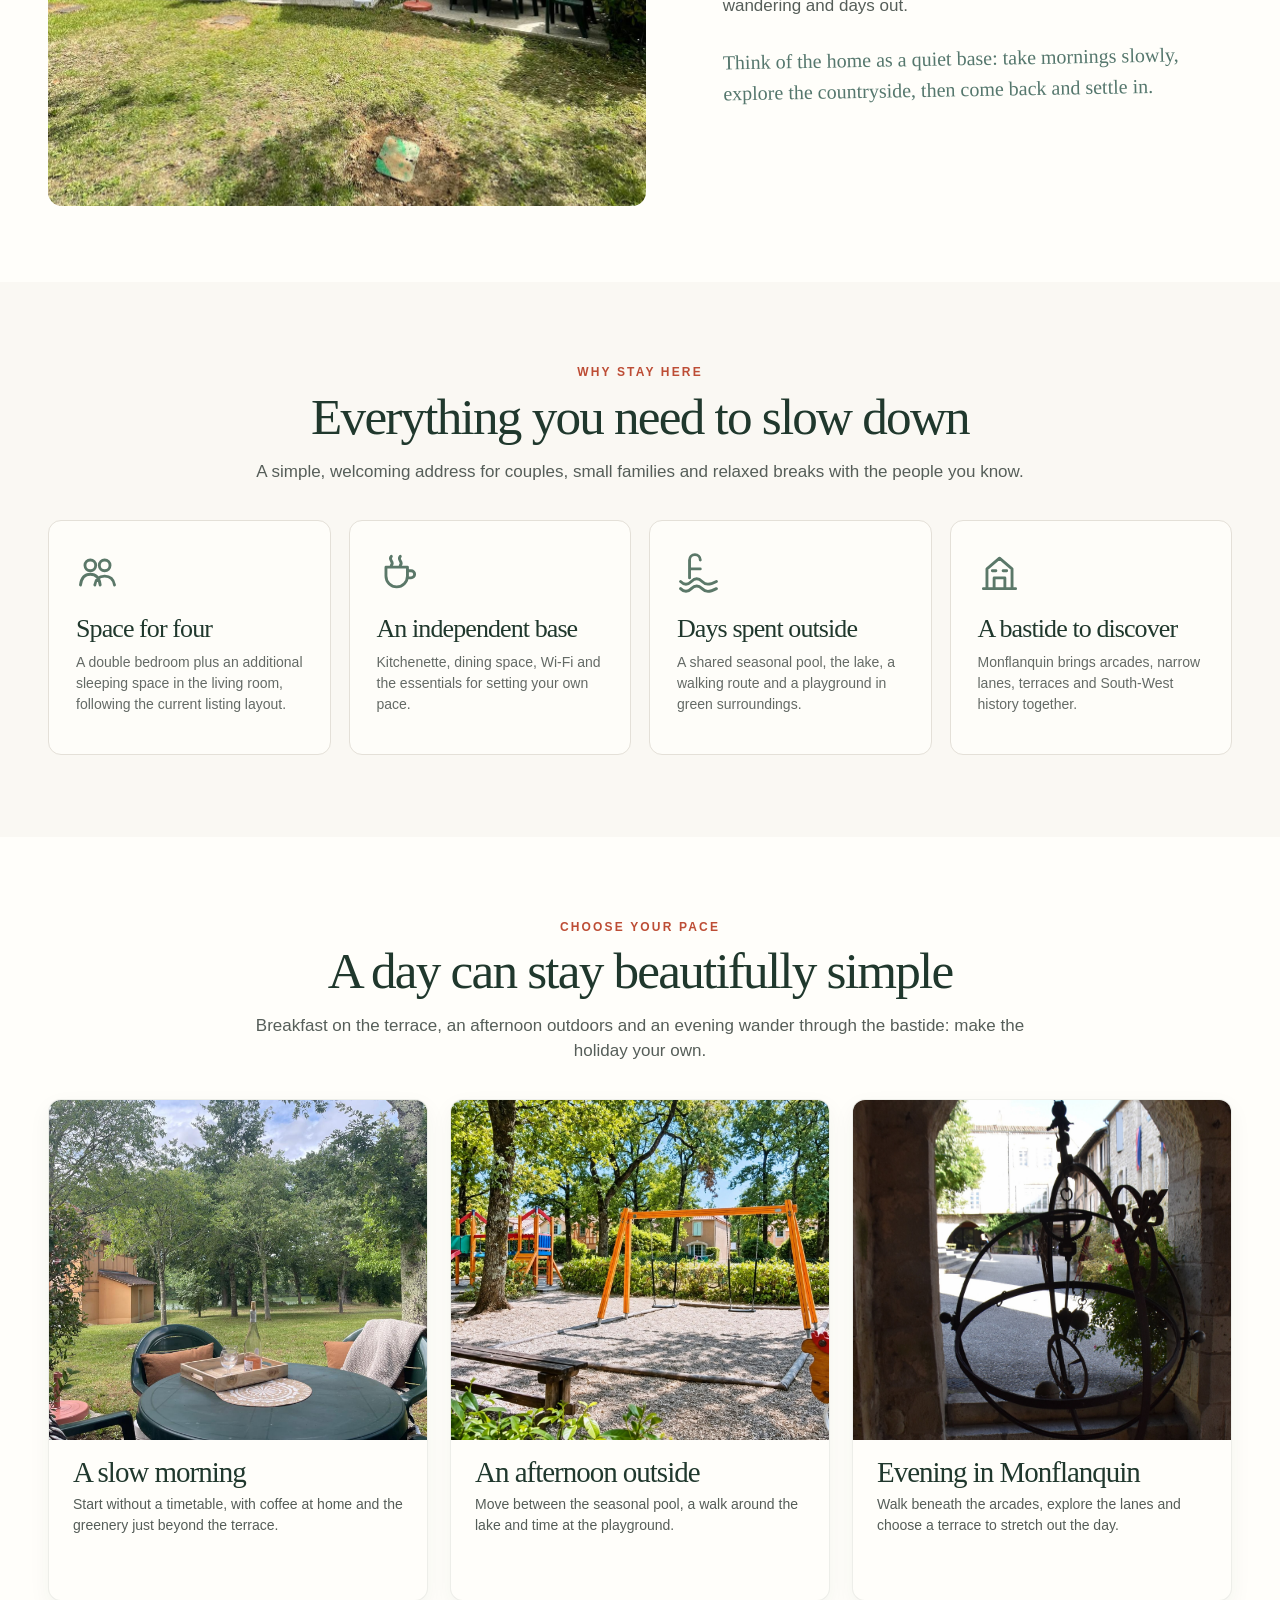
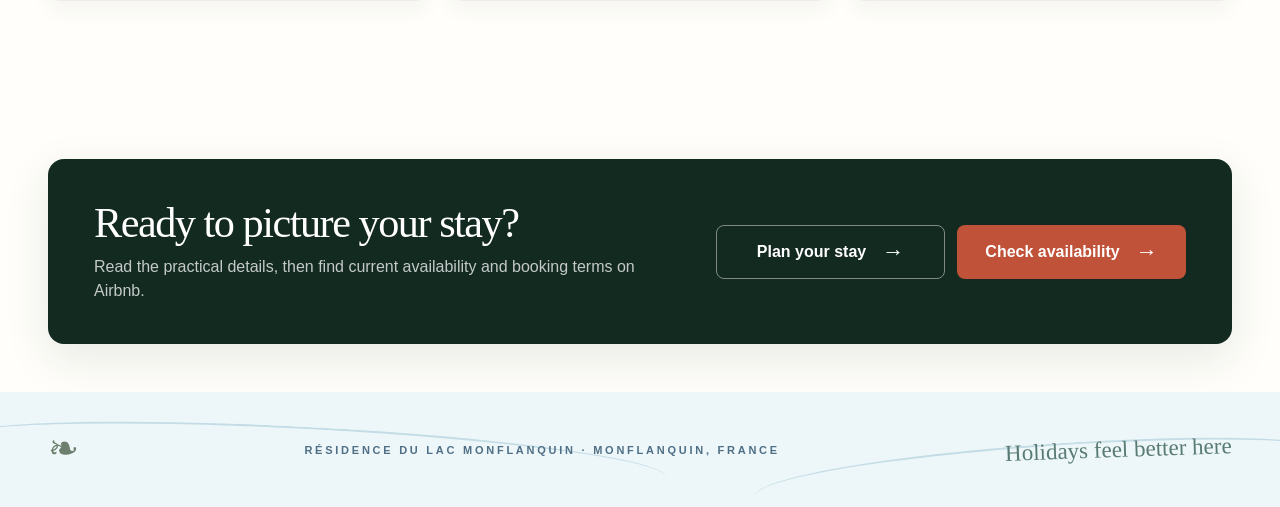
==== commit 81e65410: "Expand bilingual property review" ====
--- a/preview/index.html
+++ b/preview/index.html
@@ -65,7 +65,7 @@
 <div class="wp-block-group story-card-body"><!-- wp:heading {"level":2} -->
 <h2 class="wp-block-heading">The home</h2>
 <!-- /wp:heading --><!-- wp:paragraph -->
-<p>A comfortable one-bedroom holiday home with garden, terrace and lake views.</p>
+<p>A comfortable holiday home with a terrace, kitchenette and easy, practical living spaces.</p>
 <!-- /wp:paragraph --><!-- wp:paragraph {"className":"story-card-link"} -->
 <p class="story-card-link"><a href="the-home/index.html" class="round-arrow" aria-label="The home">→</a></p>
 <!-- /wp:paragraph --></div>
@@ -77,7 +77,7 @@
 <div class="wp-block-group story-card-body"><!-- wp:heading {"level":2} -->
 <h2 class="wp-block-heading">Pool & lake</h2>
 <!-- /wp:heading --><!-- wp:paragraph -->
-<p>Enjoy the Résidence du Lac pool and the natural beauty of Lac Coulon.</p>
+<p>Enjoy the shared seasonal pool and the natural setting around Lac Coulon.</p>
 <!-- /wp:paragraph --><!-- wp:paragraph {"className":"story-card-link"} -->
 <p class="story-card-link"><a href="pool-and-lake/index.html" class="round-arrow" aria-label="Pool & lake">→</a></p>
 <!-- /wp:paragraph --></div>
@@ -89,12 +89,134 @@
 <div class="wp-block-group story-card-body"><!-- wp:heading {"level":2} -->
 <h2 class="wp-block-heading">The village</h2>
 <!-- /wp:heading --><!-- wp:paragraph -->
-<p>Discover the beautiful bastide town of Monflanquin, with shops, markets and medieval charm.</p>
+<p>Discover the bastide of Monflanquin, with its arcades, lanes and relaxed local life.</p>
 <!-- /wp:paragraph --><!-- wp:paragraph {"className":"story-card-link"} -->
 <p class="story-card-link"><a href="the-village/index.html" class="round-arrow" aria-label="The village">→</a></p>
 <!-- /wp:paragraph --></div>
 <!-- /wp:group --></div>
 <!-- /wp:group --></div>
+<!-- /wp:group --></div>
+<!-- /wp:group -->
+<!-- wp:group {"className":"editorial-split home-introduction","metadata":{"name":"A slower stay"},"layout":{"type":"default"}} -->
+<div class="wp-block-group editorial-split home-introduction"><!-- wp:image {"sizeSlug":"full","linkDestination":"none","className":"editorial-media"} -->
+<figure class="wp-block-image size-full editorial-media"><img src="../wordpress-theme/lac-coulon-stay/assets/images/property-exterior.jpg" alt="Home exterior and private terrace"/></figure>
+<!-- /wp:image --><!-- wp:group {"className":"editorial-copy","metadata":{"name":"A slower stay story"},"layout":{"type":"default"}} -->
+<div class="wp-block-group editorial-copy"><!-- wp:paragraph {"className":"overline"} -->
+<p class="overline">A SLOWER STAY IN LOT-ET-GARONNE</p>
+<!-- /wp:paragraph --><!-- wp:heading {"level":2} -->
+<h2 class="wp-block-heading">An easy base between the lake and the bastide</h2>
+<!-- /wp:heading --><!-- wp:paragraph {"className":"section-intro"} -->
+<p class="section-intro">Résidence du Lac Monflanquin brings the essentials together for an uncomplicated holiday: a comfortable home for four, a terrace facing the greenery, Lac Coulon close by and Monflanquin for food, wandering and days out.</p>
+<!-- /wp:paragraph --><!-- wp:paragraph {"className":"handwritten-note"} -->
+<p class="handwritten-note">Think of the home as a quiet base: take mornings slowly, explore the countryside, then come back and settle in.</p>
+<!-- /wp:paragraph --></div>
+<!-- /wp:group --></div>
+<!-- /wp:group -->
+<!-- wp:group {"className":"feature-section","metadata":{"name":"Reasons to stay"},"layout":{"type":"default"}} -->
+<div class="wp-block-group feature-section"><!-- wp:group {"className":"section-heading","metadata":{"name":"Everything you need to slow down introduction"},"layout":{"type":"default"}} -->
+<div class="wp-block-group section-heading"><!-- wp:paragraph {"className":"overline"} -->
+<p class="overline">WHY STAY HERE</p>
+<!-- /wp:paragraph --><!-- wp:heading {"level":2} -->
+<h2 class="wp-block-heading">Everything you need to slow down</h2>
+<!-- /wp:heading --><!-- wp:paragraph {"className":"section-intro"} -->
+<p class="section-intro">A simple, welcoming address for couples, small families and relaxed breaks with the people you know.</p>
+<!-- /wp:paragraph --></div>
+<!-- /wp:group --><!-- wp:group {"className":"feature-tile-grid","metadata":{"name":"Stay benefits"},"layout":{"type":"default"}} -->
+<div class="wp-block-group feature-tile-grid"><!-- wp:group {"className":"feature-tile","metadata":{"name":"Space for four feature"},"layout":{"type":"default"}} -->
+<div class="wp-block-group feature-tile"><!-- wp:html -->
+<span class="line-icon" aria-hidden="true"><svg viewBox="0 0 24 24" fill="none" stroke="currentColor" stroke-width="1.6" stroke-linecap="round" stroke-linejoin="round"><circle cx="8" cy="8" r="3"/><circle cx="16" cy="8" r="3"/><path d="M2.5 19c.5-4 2.3-6 5.5-6s5 2 5.5 6M10.5 19c.4-3 2-5 5.5-5 3.2 0 5 2 5.5 5"/></svg></span>
+<!-- /wp:html --><!-- wp:heading {"level":3} -->
+<h3 class="wp-block-heading">Space for four</h3>
+<!-- /wp:heading --><!-- wp:paragraph -->
+<p>A double bedroom plus an additional sleeping space in the living room, following the current listing layout.</p>
+<!-- /wp:paragraph --></div>
+<!-- /wp:group --><!-- wp:group {"className":"feature-tile","metadata":{"name":"An independent base feature"},"layout":{"type":"default"}} -->
+<div class="wp-block-group feature-tile"><!-- wp:html -->
+<span class="line-icon" aria-hidden="true"><svg viewBox="0 0 24 24" fill="none" stroke="currentColor" stroke-width="1.6" stroke-linecap="round" stroke-linejoin="round"><path d="M5 9h12v5a6 6 0 0 1-12 0V9Zm12 2h2a2 2 0 0 1 0 4h-2M8 3c-2 2 2 3 0 5m5-5c-2 2 2 3 0 5"/></svg></span>
+<!-- /wp:html --><!-- wp:heading {"level":3} -->
+<h3 class="wp-block-heading">An independent base</h3>
+<!-- /wp:heading --><!-- wp:paragraph -->
+<p>Kitchenette, dining space, Wi-Fi and the essentials for setting your own pace.</p>
+<!-- /wp:paragraph --></div>
+<!-- /wp:group --><!-- wp:group {"className":"feature-tile","metadata":{"name":"Days spent outside feature"},"layout":{"type":"default"}} -->
+<div class="wp-block-group feature-tile"><!-- wp:html -->
+<span class="line-icon" aria-hidden="true"><svg viewBox="0 0 24 24" fill="none" stroke="currentColor" stroke-width="1.6" stroke-linecap="round" stroke-linejoin="round"><path d="M2 17c2 2 4 2 6 0s4-2 6 0 4 2 8 0M2 21c2 2 4 2 6 0s4-2 6 0 4 2 8 0M7 15V5a3 3 0 0 1 6 0m-6 5h6"/></svg></span>
+<!-- /wp:html --><!-- wp:heading {"level":3} -->
+<h3 class="wp-block-heading">Days spent outside</h3>
+<!-- /wp:heading --><!-- wp:paragraph -->
+<p>A shared seasonal pool, the lake, a walking route and a playground in green surroundings.</p>
+<!-- /wp:paragraph --></div>
+<!-- /wp:group --><!-- wp:group {"className":"feature-tile","metadata":{"name":"A bastide to discover feature"},"layout":{"type":"default"}} -->
+<div class="wp-block-group feature-tile"><!-- wp:html -->
+<span class="line-icon" aria-hidden="true"><svg viewBox="0 0 24 24" fill="none" stroke="currentColor" stroke-width="1.6" stroke-linecap="round" stroke-linejoin="round"><path d="M3 21h18M5 21V10l7-6 7 6v11M9 21v-6h6v6M8 11h2m4 0h2"/></svg></span>
+<!-- /wp:html --><!-- wp:heading {"level":3} -->
+<h3 class="wp-block-heading">A bastide to discover</h3>
+<!-- /wp:heading --><!-- wp:paragraph -->
+<p>Monflanquin brings arcades, narrow lanes, terraces and South-West history together.</p>
+<!-- /wp:paragraph --></div>
+<!-- /wp:group --></div>
+<!-- /wp:group --></div>
+<!-- /wp:group -->
+<!-- wp:group {"className":"pace-section","metadata":{"name":"Choose your pace"},"layout":{"type":"default"}} -->
+<div class="wp-block-group pace-section"><!-- wp:group {"className":"section-heading","metadata":{"name":"A day can stay beautifully simple introduction"},"layout":{"type":"default"}} -->
+<div class="wp-block-group section-heading"><!-- wp:paragraph {"className":"overline"} -->
+<p class="overline">CHOOSE YOUR PACE</p>
+<!-- /wp:paragraph --><!-- wp:heading {"level":2} -->
+<h2 class="wp-block-heading">A day can stay beautifully simple</h2>
+<!-- /wp:heading --><!-- wp:paragraph {"className":"section-intro"} -->
+<p class="section-intro">Breakfast on the terrace, an afternoon outdoors and an evening wander through the bastide: make the holiday your own.</p>
+<!-- /wp:paragraph --></div>
+<!-- /wp:group --><!-- wp:group {"className":"pace-grid","metadata":{"name":"A day at Résidence du Lac"},"layout":{"type":"default"}} -->
+<div class="wp-block-group pace-grid"><!-- wp:group {"className":"story-card","metadata":{"name":"A slow morning card"},"layout":{"type":"default"}} -->
+<div class="wp-block-group story-card"><!-- wp:image {"sizeSlug":"full","linkDestination":"none","className":"story-card-image"} -->
+<figure class="wp-block-image size-full story-card-image"><img src="../wordpress-theme/lac-coulon-stay/assets/images/terrace-lake.jpg" alt="Breakfast on the terrace facing the greenery"/></figure>
+<!-- /wp:image --><!-- wp:group {"className":"story-card-body","metadata":{"name":"A slow morning text"},"layout":{"type":"default"}} -->
+<div class="wp-block-group story-card-body"><!-- wp:heading {"level":2} -->
+<h2 class="wp-block-heading">A slow morning</h2>
+<!-- /wp:heading --><!-- wp:paragraph -->
+<p>Start without a timetable, with coffee at home and the greenery just beyond the terrace.</p>
+<!-- /wp:paragraph --></div>
+<!-- /wp:group --></div>
+<!-- /wp:group --><!-- wp:group {"className":"story-card","metadata":{"name":"An afternoon outside card"},"layout":{"type":"default"}} -->
+<div class="wp-block-group story-card"><!-- wp:image {"sizeSlug":"full","linkDestination":"none","className":"story-card-image"} -->
+<figure class="wp-block-image size-full story-card-image"><img src="../wordpress-theme/lac-coulon-stay/assets/images/children-playground-review-clean.jpg" alt="Playground in the residence"/></figure>
+<!-- /wp:image --><!-- wp:group {"className":"story-card-body","metadata":{"name":"An afternoon outside text"},"layout":{"type":"default"}} -->
+<div class="wp-block-group story-card-body"><!-- wp:heading {"level":2} -->
+<h2 class="wp-block-heading">An afternoon outside</h2>
+<!-- /wp:heading --><!-- wp:paragraph -->
+<p>Move between the seasonal pool, a walk around the lake and time at the playground.</p>
+<!-- /wp:paragraph --></div>
+<!-- /wp:group --></div>
+<!-- /wp:group --><!-- wp:group {"className":"story-card","metadata":{"name":"Evening in Monflanquin card"},"layout":{"type":"default"}} -->
+<div class="wp-block-group story-card"><!-- wp:image {"sizeSlug":"full","linkDestination":"none","className":"story-card-image"} -->
+<figure class="wp-block-image size-full story-card-image"><img src="../wordpress-theme/lac-coulon-stay/assets/images/monflanquin-passage.jpg" alt="Historic passage in Monflanquin"/></figure>
+<!-- /wp:image --><!-- wp:group {"className":"story-card-body","metadata":{"name":"Evening in Monflanquin text"},"layout":{"type":"default"}} -->
+<div class="wp-block-group story-card-body"><!-- wp:heading {"level":2} -->
+<h2 class="wp-block-heading">Evening in Monflanquin</h2>
+<!-- /wp:heading --><!-- wp:paragraph -->
+<p>Walk beneath the arcades, explore the lanes and choose a terrace to stretch out the day.</p>
+<!-- /wp:paragraph --></div>
+<!-- /wp:group --></div>
+<!-- /wp:group --></div>
+<!-- /wp:group --></div>
+<!-- /wp:group -->
+<!-- wp:group {"className":"cta-band","metadata":{"name":"Homepage closing call to action"},"layout":{"type":"default"}} -->
+<div class="wp-block-group cta-band"><!-- wp:group {"className":"cta-band-copy","metadata":{"name":"Closing message"},"layout":{"type":"default"}} -->
+<div class="wp-block-group cta-band-copy"><!-- wp:heading {"level":2} -->
+<h2 class="wp-block-heading">Ready to picture your stay?</h2>
+<!-- /wp:heading --><!-- wp:paragraph -->
+<p>Read the practical details, then find current availability and booking terms on Airbnb.</p>
+<!-- /wp:paragraph --></div>
+<!-- /wp:group --><!-- wp:group {"className":"cta-band-actions","metadata":{"name":"Closing actions"},"layout":{"type":"default"}} -->
+<div class="wp-block-group cta-band-actions"><!-- wp:buttons -->
+<div class="wp-block-buttons"><!-- wp:button {"className":"button-secondary"} -->
+<div class="wp-block-button button-secondary"><a class="wp-block-button__link wp-element-button" href="good-to-know/index.html">Plan your stay <span aria-hidden="true">→</span></a></div>
+<!-- /wp:button --></div>
+<!-- /wp:buttons --><!-- wp:buttons -->
+<div class="wp-block-buttons"><!-- wp:button {"className":"button-primary"} -->
+<div class="wp-block-button button-primary"><a class="wp-block-button__link wp-element-button" href="https://www.airbnb.com/rooms/1702932144013864164" target="_blank" rel="noopener noreferrer">Check availability <span aria-hidden="true">→</span></a></div>
+<!-- /wp:button --></div>
+<!-- /wp:buttons --></div>
 <!-- /wp:group --></div>
 <!-- /wp:group -->
 <!-- wp:group {"className":"site-footer","metadata":{"name":"Site footer"},"layout":{"type":"default"}} -->
--- a/wordpress-theme/lac-coulon-stay/style.css
+++ b/wordpress-theme/lac-coulon-stay/style.css
@@ -3,7 +3,7 @@
 Theme URI: https://www.airbnb.com/rooms/1702932144013864164
 Author: Daniel & Codex
 Description: A bilingual, editable block theme faithfully based on the approved Concept 1 mockups.
-Version: 1.0.1
+Version: 1.1.0
 Requires at least: 6.6
 Requires PHP: 7.4
 Text Domain: lac-coulon-stay
@@ -251,6 +251,112 @@
 .labelled-photo:last-child img { object-position: center 53%; }
 .photo-label { position: absolute; left: 12px; bottom: 12px; padding: 7px 17px; border-radius: 999px; background: rgba(255, 251, 240, .94); font-family: var(--display-font); font-size: 15px; }
 
+/* Expanded editorial sections */
+.section-heading { width: min(820px, calc(100% - 48px)); margin: 0 auto 36px !important; text-align: center; }
+.section-heading h2 { margin-top: 9px !important; font-size: clamp(38px, 4vw, 58px); }
+.section-intro { margin-top: 15px !important; color: #565e59; font-size: 17px; }
+.editorial-split { width: min(1380px, calc(100% - 96px)); margin: 76px auto !important; display: grid; grid-template-columns: minmax(0, 1.08fr) minmax(360px, .92fr); gap: clamp(38px, 6vw, 88px); align-items: center; }
+.editorial-media,
+.editorial-media img { width: 100%; height: 540px; display: block; border-radius: 14px; }
+.editorial-media img { object-fit: cover; }
+.home-introduction .editorial-media img { object-position: center 60%; }
+.editorial-copy { padding: 24px 0; }
+.editorial-copy h2 { margin-top: 10px !important; font-size: clamp(39px, 4.1vw, 59px); }
+.editorial-copy .section-intro { max-width: 650px; }
+.handwritten-note { max-width: 590px; margin-top: 25px !important; color: #55776d; font-family: "Segoe Script", "Bradley Hand", cursive; font-size: 20px; line-height: 1.55 !important; transform: rotate(-1deg); }
+.detail-note { margin-top: 21px !important; padding-left: 18px; border-left: 3px solid var(--clay); color: var(--muted); font-size: 14px; }
+
+.feature-section,
+.pace-section,
+.timeline-section,
+.lake-facts-section,
+.village-life-section,
+.area-ideas-section,
+.travel-section,
+.room-tour-section { padding: 82px 0; }
+.feature-section,
+.timeline-section,
+.village-life-section,
+.travel-section { background: var(--cream); }
+.pace-section,
+.lake-facts-section,
+.area-ideas-section,
+.room-tour-section { background: var(--paper); }
+.feature-tile-grid { width: min(1380px, calc(100% - 96px)); margin: 0 auto !important; display: grid; grid-template-columns: repeat(4, minmax(0, 1fr)); gap: 18px; }
+.feature-tile { min-height: 235px; padding: 30px 27px; border: 1px solid var(--line); border-radius: 13px; background: rgba(255, 254, 250, .9); }
+.feature-tile .line-icon { width: 43px; height: 43px; color: #5b7869; }
+.feature-tile h3 { margin-top: 18px !important; font-size: 26px; }
+.feature-tile > p { margin-top: 10px !important; color: var(--muted); font-size: 14px; }
+.pace-grid { width: min(1380px, calc(100% - 96px)); margin: 0 auto !important; display: grid; grid-template-columns: repeat(3, minmax(0, 1fr)); gap: 22px; }
+.pace-grid .story-card-image,
+.pace-grid .story-card-image img { height: 340px; }
+.pace-grid .story-card:nth-child(1) img { object-position: center 74%; }
+.pace-grid .story-card:nth-child(2) img { object-position: center 55%; }
+.pace-grid .story-card:nth-child(3) img { object-position: center; }
+.pace-grid .story-card-body { min-height: 160px; padding-right: 24px; }
+
+.cta-band { width: min(1380px, calc(100% - 96px)); margin: 76px auto 48px !important; padding: 42px 46px; display: grid; grid-template-columns: minmax(0, 1fr) minmax(300px, 470px); gap: 46px; align-items: center; border-radius: 16px; background: var(--deep-ink); color: white; box-shadow: var(--shadow); }
+.cta-band-copy h2 { font-size: clamp(34px, 3.3vw, 49px); }
+.cta-band-copy p { max-width: 720px; margin-top: 10px !important; color: rgba(255,255,255,.75); }
+.cta-band-actions { display: flex; gap: 12px; }
+.cta-band-actions .wp-block-buttons { flex: 1 1 0; }
+.cta-band .button-secondary .wp-block-button__link { border: 1px solid rgba(255,255,255,.45); background: transparent; }
+.cta-band .button-secondary .wp-block-button__link:hover { background: rgba(255,255,255,.1); }
+.cta-band + .site-footer { margin-top: 0 !important; }
+
+/* Room-by-room property tour */
+.room-tour-section { padding-bottom: 46px; }
+.room-tour { width: min(1380px, calc(100% - 96px)); margin: 0 auto !important; }
+.room-detail { margin-bottom: 30px !important; display: grid; grid-template-columns: 1.08fr .92fr; align-items: stretch; border: 1px solid var(--line); border-radius: 15px; overflow: hidden; background: white; box-shadow: 0 10px 30px rgba(30, 53, 43, .055); }
+.room-detail:nth-child(even) .room-detail-image { order: 2; }
+.room-detail-image,
+.room-detail-image img { width: 100%; height: 465px; display: block; }
+.room-detail-image img { object-fit: cover; }
+.room-detail:nth-child(1) img { object-position: center 55%; }
+.room-detail:nth-child(2) img { object-position: center 43%; }
+.room-detail:nth-child(3) img { object-position: center; }
+.room-detail:nth-child(4) img { object-position: center 76%; }
+.room-detail-copy { display: flex; flex-direction: column; justify-content: center; padding: clamp(34px, 5vw, 72px); }
+.room-detail-copy h2 { margin-top: 10px !important; font-size: clamp(34px, 3.4vw, 50px); }
+.room-detail-copy > p:not(.overline):not(.detail-note) { margin-top: 16px !important; color: #525b56; font-size: 16px; }
+.home-amenities-section { background: #eef4ef; }
+.amenity-detail-grid { grid-template-columns: repeat(4, minmax(0, 1fr)); }
+.amenity-detail-grid .feature-tile { min-height: 210px; }
+
+/* Pool, lake and outdoor detail */
+.day-timeline { width: min(1380px, calc(100% - 96px)); margin: 0 auto !important; display: grid; grid-template-columns: repeat(4, minmax(0, 1fr)); gap: 0; }
+.travel-step { position: relative; min-height: 230px; padding: 28px 28px 24px; border-top: 1px solid var(--line); border-bottom: 1px solid var(--line); background: var(--paper); }
+.travel-step:first-child { border-left: 1px solid var(--line); border-radius: 13px 0 0 13px; }
+.travel-step:last-child { border-right: 1px solid var(--line); border-radius: 0 13px 13px 0; }
+.travel-step + .travel-step::before { content: ""; position: absolute; left: 0; top: 28px; bottom: 28px; width: 1px; background: var(--line); }
+.step-number { color: var(--clay-dark); font-family: var(--display-font); font-size: 19px; }
+.travel-step h3 { margin-top: 28px !important; font-size: 28px; }
+.travel-step > p:last-child { margin-top: 9px !important; color: var(--muted); font-size: 14px; }
+.text-card-grid,
+.area-card-grid { width: min(1380px, calc(100% - 96px)); margin: 0 auto !important; display: grid; grid-template-columns: repeat(3, minmax(0, 1fr)); gap: 20px; }
+.text-card { min-height: 285px; padding: 34px; border: 1px solid var(--line); border-radius: 13px; background: var(--paper); }
+.text-card-kicker { color: var(--clay-dark); font-size: 11px; font-weight: 700; letter-spacing: .18em; }
+.text-card h3 { margin-top: 16px !important; font-size: 31px; }
+.text-card > p:not(.text-card-kicker):not(.text-card-link) { margin-top: 13px !important; color: var(--muted); font-size: 14px; }
+.text-card-link { margin-top: 24px !important; color: var(--clay-dark); font-size: 14px; font-weight: 700; }
+.text-card-link a:hover { text-decoration: underline; }
+.outdoor-activity-section { background: #edf4f0; }
+
+/* Village and area depth */
+.village-history { grid-template-columns: minmax(360px, .92fr) minmax(0, 1.08fr); }
+.village-history .editorial-media img { object-position: center; }
+.area-ideas-section { padding-top: 76px; }
+.area-card-grid .text-card { min-height: 250px; background: #f7f1e8; }
+.info-note { width: min(1380px, calc(100% - 96px)); margin: 22px auto 0 !important; color: var(--muted); font-size: 13px; text-align: center; }
+.village-closing-band { margin-top: 0 !important; }
+
+/* Practical planning */
+.travel-steps { width: min(1380px, calc(100% - 96px)); margin: 0 auto !important; display: grid; grid-template-columns: repeat(4, minmax(0, 1fr)); }
+.confirmation-note { width: min(1000px, calc(100% - 96px)); margin: 36px auto 0 !important; padding: 28px 32px; display: grid; grid-template-columns: 54px 1fr; gap: 20px; align-items: start; border-radius: 13px; background: var(--mist); }
+.confirmation-note .line-icon { width: 48px; height: 48px; color: #55776d; }
+.confirmation-note h2 { font-size: 30px; }
+.confirmation-note p { margin-top: 8px !important; color: var(--muted); font-size: 14px; }
+
 /* Footer */
 .site-footer { position: relative; overflow: hidden; min-height: 115px; margin-top: 28px !important; background: var(--mist); }
 .site-footer::before,
@@ -289,6 +395,16 @@
   .village-feature:last-child { grid-column: 1 / -1; display: grid; grid-template-columns: 1fr 1fr; column-gap: 20px; align-items: start; }
   .practical-main { width: calc(100% - 54px); grid-template-columns: minmax(0, 1fr) minmax(320px, .8fr); gap: 25px; }
   .practical-amenities, .practical-photos { width: calc(100% - 54px); }
+  .editorial-split { width: calc(100% - 56px); gap: 38px; }
+  .editorial-media, .editorial-media img { height: 450px; }
+  .feature-tile-grid { width: calc(100% - 56px); grid-template-columns: repeat(2, minmax(0, 1fr)); }
+  .pace-grid, .room-tour, .day-timeline, .text-card-grid, .area-card-grid, .travel-steps { width: calc(100% - 56px); }
+  .room-detail-image, .room-detail-image img { height: 420px; }
+  .room-detail-copy { padding: 38px; }
+  .day-timeline, .travel-steps { grid-template-columns: repeat(2, minmax(0, 1fr)); gap: 14px; }
+  .travel-step { border: 1px solid var(--line); border-radius: 12px !important; }
+  .travel-step + .travel-step::before { display: none; }
+  .cta-band { width: calc(100% - 56px); grid-template-columns: 1fr 360px; padding: 36px; }
 }
 
 @media (max-width: 760px) {
@@ -363,6 +479,42 @@
   .labelled-photo { margin-bottom: 12px !important; }
   .labelled-photo figure, .labelled-photo img { height: 260px; }
 
+  .feature-section, .pace-section, .timeline-section, .lake-facts-section, .village-life-section, .area-ideas-section, .travel-section, .room-tour-section { padding: 54px 0; }
+  .section-heading { width: calc(100% - 36px); margin-bottom: 26px !important; text-align: left; }
+  .section-heading h2 { font-size: 36px; }
+  .section-intro { font-size: 15px; }
+  .editorial-split, .village-history { width: calc(100% - 28px); margin: 52px auto !important; display: flex; flex-direction: column; gap: 18px; }
+  .editorial-media, .editorial-media img { height: 320px; }
+  .village-history .editorial-media { order: -1; }
+  .editorial-copy { padding: 14px 4px; }
+  .editorial-copy h2 { font-size: 36px; }
+  .handwritten-note { font-size: 17px; }
+  .feature-tile-grid, .amenity-detail-grid { width: calc(100% - 28px); display: block; }
+  .feature-tile { min-height: 0; margin-bottom: 12px !important; padding: 24px 22px; }
+  .feature-tile h3 { margin-top: 12px !important; font-size: 24px; }
+  .pace-grid, .text-card-grid, .area-card-grid { width: calc(100% - 28px); display: block; }
+  .pace-grid .story-card-image, .pace-grid .story-card-image img { height: 235px; }
+  .pace-grid .story-card-body { min-height: 128px; }
+  .cta-band { width: calc(100% - 28px); margin: 50px auto 28px !important; padding: 29px 23px; display: block; }
+  .cta-band-copy h2 { font-size: 34px; }
+  .cta-band-actions { margin-top: 25px !important; display: block; }
+  .cta-band-actions .wp-block-buttons + .wp-block-buttons { margin-top: 10px !important; }
+  .room-tour { width: calc(100% - 28px); }
+  .room-detail { display: flex; flex-direction: column; }
+  .room-detail:nth-child(even) .room-detail-image { order: 0; }
+  .room-detail-image, .room-detail-image img { height: 280px; }
+  .room-detail-copy { padding: 28px 22px 32px; }
+  .room-detail-copy h2 { font-size: 34px; }
+  .day-timeline, .travel-steps { width: calc(100% - 28px); display: block; }
+  .travel-step { min-height: 0; margin-bottom: 12px !important; padding: 24px 22px; }
+  .travel-step h3 { margin-top: 15px !important; font-size: 25px; }
+  .text-card { min-height: 0; margin-bottom: 13px !important; padding: 28px 23px; }
+  .text-card h3 { font-size: 28px; }
+  .info-note { width: calc(100% - 36px); }
+  .confirmation-note { width: calc(100% - 28px); padding: 24px 21px; grid-template-columns: 42px 1fr; gap: 14px; }
+  .confirmation-note .line-icon { width: 38px; height: 38px; }
+  .confirmation-note h2 { font-size: 26px; }
+
   .site-footer { min-height: 126px; }
   .footer-inner { width: calc(100% - 36px); min-height: 126px; grid-template-columns: auto 1fr; gap: 12px; }
   .footer-kicker { text-align: left; font-size: 9px; letter-spacing: .16em; }
